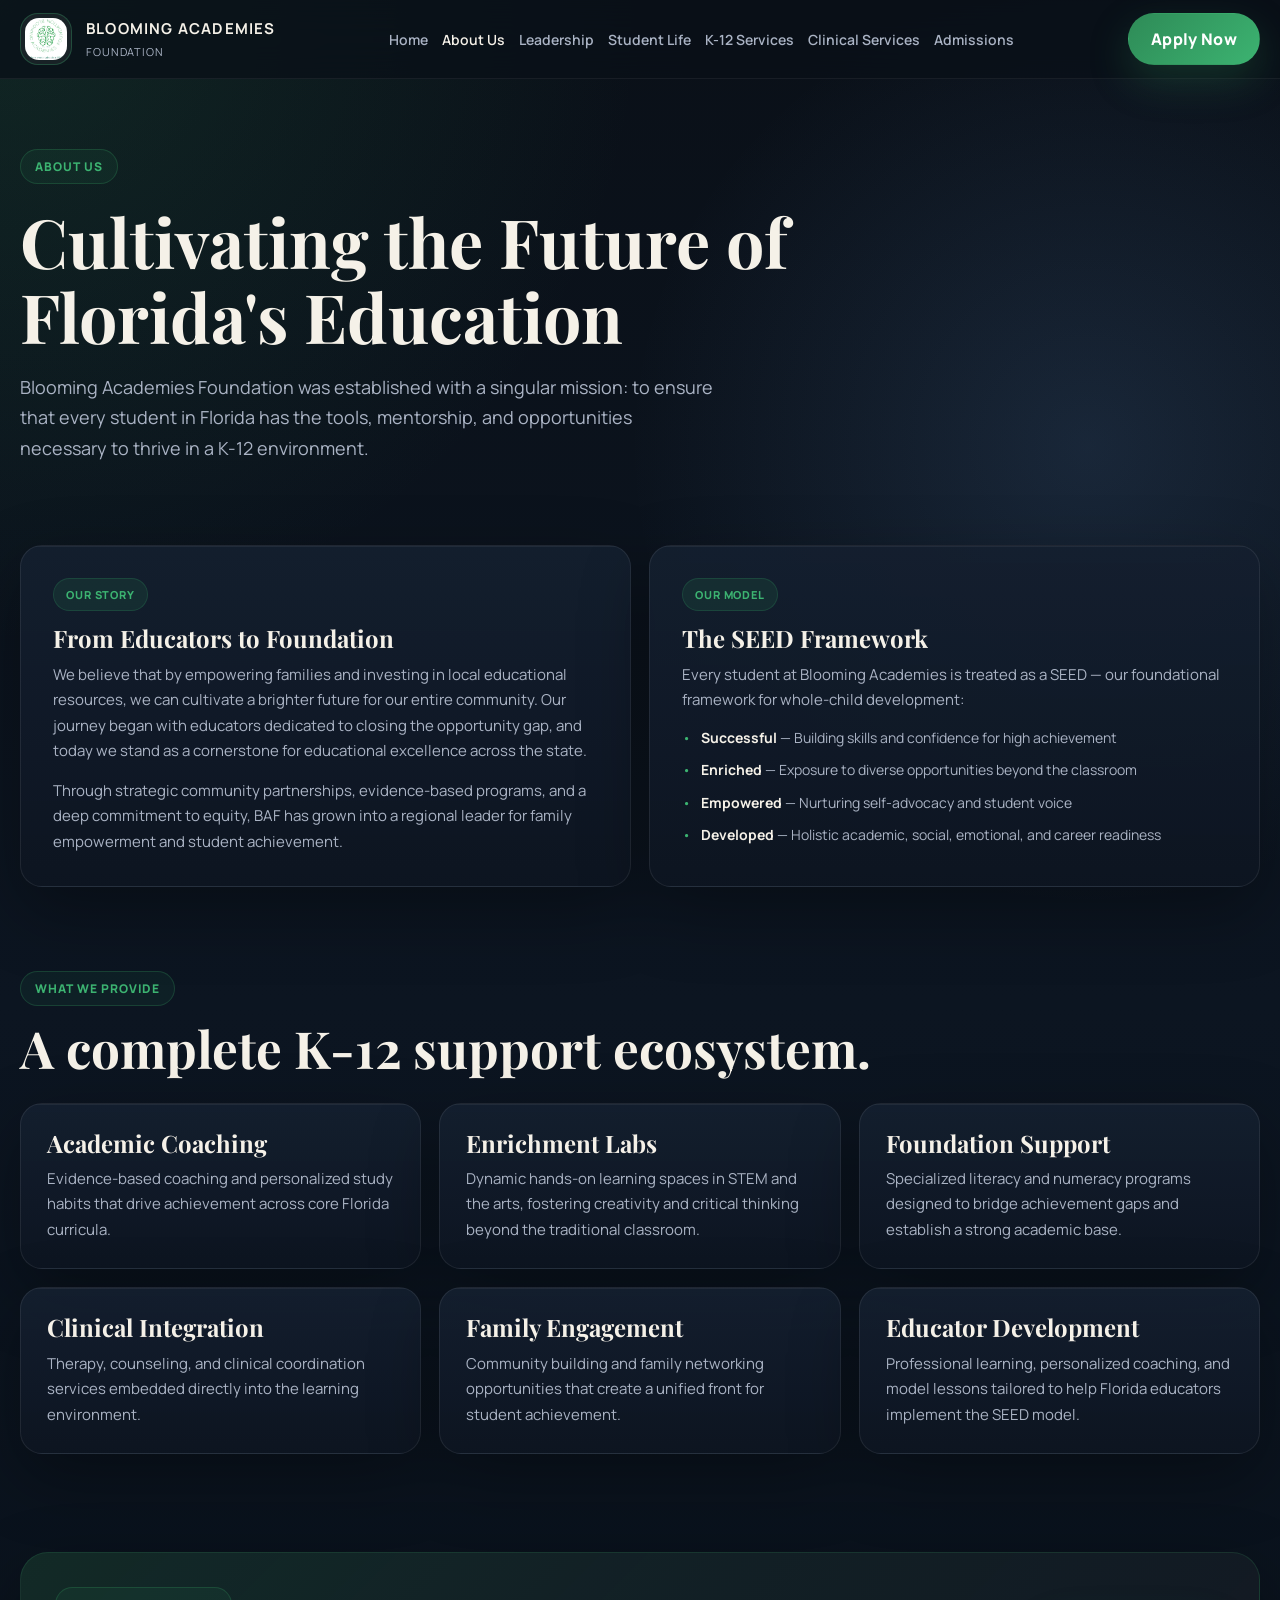
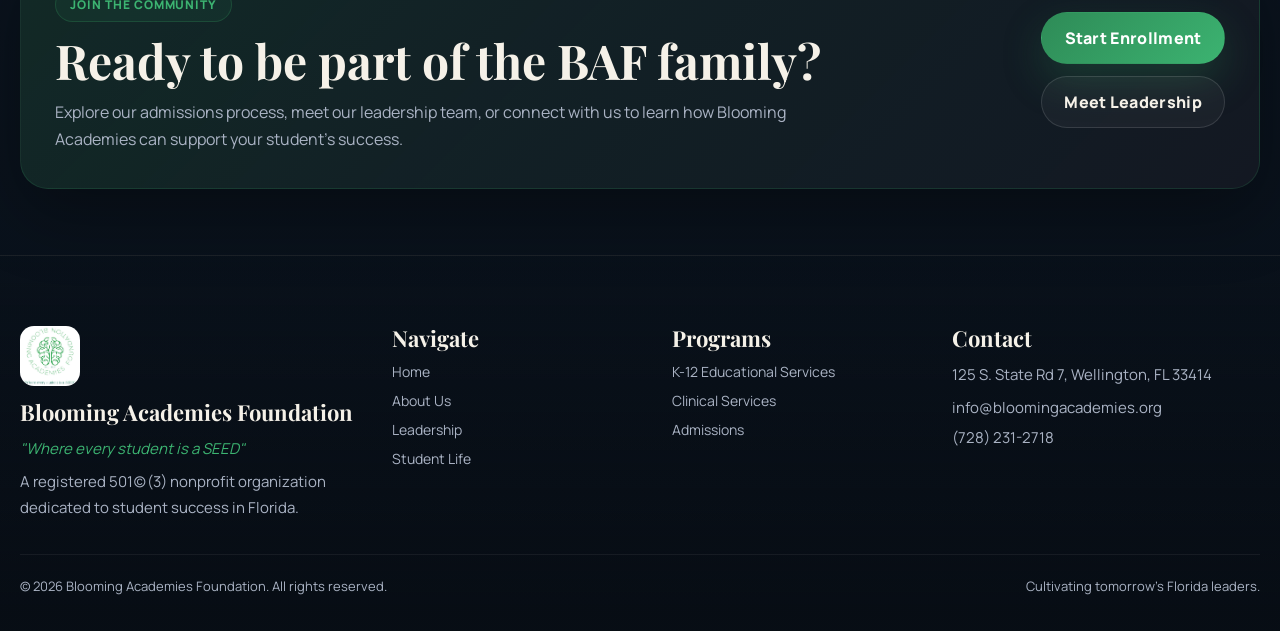
==== about.html @ fdcd4c04 "Multi-page BAF website: Home, About, Leadership, Student Life, K-12 Services, Clinical, Admissions" ====
<!DOCTYPE html>
<html lang="en">
<head>
  <meta charset="UTF-8">
  <meta name="viewport" content="width=device-width, initial-scale=1.0">
  <title>About Us | Blooming Academies Foundation</title>
  <meta name="description" content="Learn about Blooming Academies Foundation's mission to enhance K-12 education in Florida through resources, mentorship, and community partnerships.">
  <link rel="preconnect" href="https://fonts.googleapis.com">
  <link rel="preconnect" href="https://fonts.gstatic.com" crossorigin>
  <link href="https://fonts.googleapis.com/css2?family=Playfair+Display:wght@600;700;800&family=Manrope:wght@400;500;600;700;800&display=swap" rel="stylesheet">
  <link rel="stylesheet" href="shared.css">
</head>
<body>
  <nav class="navbar">
    <div class="container nav-inner">
      <a href="index.html" class="brand">
        <div class="brand-mark"><img src="baf-logo.jpg" alt="BAF Logo"></div>
        <div class="brand-copy"><strong>Blooming Academies</strong><small>Foundation</small></div>
      </a>
      <div class="nav-links">
        <a href="index.html">Home</a>
        <a href="about.html" class="active">About Us</a>
        <a href="leadership.html">Leadership</a>
        <a href="student-life.html">Student Life</a>
        <a href="services.html">K-12 Services</a>
        <a href="clinical.html">Clinical Services</a>
        <a href="admissions.html">Admissions</a>
      </div>
      <a class="btn btn-primary" href="admissions.html">Apply Now</a>
    </div>
  </nav>

  <header class="page-hero">
    <div class="container">
      <div class="eyebrow">About Us</div>
      <h1 style="margin-top:20px;">Cultivating the Future of Florida's Education</h1>
      <p>Blooming Academies Foundation was established with a singular mission: to ensure that every student in Florida has the tools, mentorship, and opportunities necessary to thrive in a K-12 environment.</p>
    </div>
  </header>

  <section class="section">
    <div class="container">
      <div class="grid-2">
        <div class="card" style="padding:32px;">
          <div class="pill pill-green" style="margin-bottom:14px;">Our Story</div>
          <h3>From Educators to Foundation</h3>
          <p>We believe that by empowering families and investing in local educational resources, we can cultivate a brighter future for our entire community. Our journey began with educators dedicated to closing the opportunity gap, and today we stand as a cornerstone for educational excellence across the state.</p>
          <p style="margin-top:14px;">Through strategic community partnerships, evidence-based programs, and a deep commitment to equity, BAF has grown into a regional leader for family empowerment and student achievement.</p>
        </div>
        <div class="card" style="padding:32px;">
          <div class="pill pill-green" style="margin-bottom:14px;">Our Model</div>
          <h3>The SEED Framework</h3>
          <p>Every student at Blooming Academies is treated as a SEED — our foundational framework for whole-child development:</p>
          <ul class="feature-list" style="margin-top:14px;">
            <li><strong style="color:var(--text);">Successful</strong> — Building skills and confidence for high achievement</li>
            <li><strong style="color:var(--text);">Enriched</strong> — Exposure to diverse opportunities beyond the classroom</li>
            <li><strong style="color:var(--text);">Empowered</strong> — Nurturing self-advocacy and student voice</li>
            <li><strong style="color:var(--text);">Developed</strong> — Holistic academic, social, emotional, and career readiness</li>
          </ul>
        </div>
      </div>
    </div>
  </section>

  <section class="section">
    <div class="container">
      <div class="section-head">
        <div class="eyebrow">What We Provide</div>
        <h2 style="margin-top:14px;">A complete K-12 support ecosystem.</h2>
      </div>
      <div class="grid-3">
        <div class="card">
          <h3>Academic Coaching</h3>
          <p>Evidence-based coaching and personalized study habits that drive achievement across core Florida curricula.</p>
        </div>
        <div class="card">
          <h3>Enrichment Labs</h3>
          <p>Dynamic hands-on learning spaces in STEM and the arts, fostering creativity and critical thinking beyond the traditional classroom.</p>
        </div>
        <div class="card">
          <h3>Foundation Support</h3>
          <p>Specialized literacy and numeracy programs designed to bridge achievement gaps and establish a strong academic base.</p>
        </div>
        <div class="card">
          <h3>Clinical Integration</h3>
          <p>Therapy, counseling, and clinical coordination services embedded directly into the learning environment.</p>
        </div>
        <div class="card">
          <h3>Family Engagement</h3>
          <p>Community building and family networking opportunities that create a unified front for student achievement.</p>
        </div>
        <div class="card">
          <h3>Educator Development</h3>
          <p>Professional learning, personalized coaching, and model lessons tailored to help Florida educators implement the SEED model.</p>
        </div>
      </div>
    </div>
  </section>

  <section class="section">
    <div class="container">
      <div class="cta-band">
        <div>
          <div class="eyebrow">Join the Community</div>
          <h2 style="font-size:clamp(28px,4vw,48px); margin-top:12px;">Ready to be part of the BAF family?</h2>
          <p>Explore our admissions process, meet our leadership team, or connect with us to learn how Blooming Academies can support your student's success.</p>
        </div>
        <div style="display:flex; flex-direction:column; gap:12px;">
          <a class="btn btn-primary" href="admissions.html">Start Enrollment</a>
          <a class="btn btn-secondary" href="leadership.html">Meet Leadership</a>
        </div>
      </div>
    </div>
  </section>

  <footer class="site-footer">
    <div class="container">
      <div class="footer-grid">
        <div class="footer-column">
          <img src="baf-logo.jpg" alt="BAF" style="width:60px; height:60px; object-fit:contain; margin-bottom:14px; border-radius:14px;">
          <h4>Blooming Academies Foundation</h4>
          <p style="font-style:italic; color:var(--green-bright); margin-bottom:8px;">"Where every student is a SEED"</p>
          <p>A registered 501(c)(3) nonprofit organization dedicated to student success in Florida.</p>
        </div>
        <div class="footer-column">
          <h4>Navigate</h4>
          <div class="footer-links"><a href="index.html">Home</a><a href="about.html">About Us</a><a href="leadership.html">Leadership</a><a href="student-life.html">Student Life</a></div>
        </div>
        <div class="footer-column">
          <h4>Programs</h4>
          <div class="footer-links"><a href="services.html">K-12 Educational Services</a><a href="clinical.html">Clinical Services</a><a href="admissions.html">Admissions</a></div>
        </div>
        <div class="footer-column">
          <h4>Contact</h4>
          <p>125 S. State Rd 7, Wellington, FL 33414</p>
          <p style="margin-top:8px;">info@bloomingacademies.org</p>
          <p style="margin-top:4px;">(728) 231-2718</p>
        </div>
      </div>
      <div class="footer-bottom">
        <span>© 2026 Blooming Academies Foundation. All rights reserved.</span>
        <span>Cultivating tomorrow's Florida leaders.</span>
      </div>
    </div>
  </footer>
</body>
</html>
---- shared.css ----
/* BAF Design System — Shared across all pages */
:root {
  --ink: #0d1420;
  --ink-deep: #091019;
  --ink-soft: #131f31;
  --surface: #101a29;
  --surface-2: #162336;
  --line: rgba(255,255,255,0.1);
  --text: #f5f1e8;
  --muted: #aab3c4;
  --green: #2e8b57;
  --green-bright: #3cb371;
  --green-light: #7ecfa0;
  --emerald: #62c59a;
  --blue: #6ea4e7;
  --shadow: 0 24px 70px rgba(0, 0, 0, 0.32);
  --radius: 22px;
  --radius-sm: 14px;
  --container: 1240px;
}

* { box-sizing: border-box; }
html { scroll-behavior: smooth; }
body {
  margin: 0;
  font-family: 'Manrope', sans-serif;
  background:
    radial-gradient(circle at top left, rgba(46,139,87,0.18), transparent 25%),
    radial-gradient(circle at 85% 20%, rgba(110,164,231,0.14), transparent 22%),
    linear-gradient(180deg, #0a1018 0%, #0c1521 45%, #081019 100%);
  color: var(--text);
  min-height: 100vh;
}

body::before {
  content: "";
  position: fixed;
  inset: 0;
  pointer-events: none;
  background-image:
    linear-gradient(rgba(255,255,255,0.03) 1px, transparent 1px),
    linear-gradient(90deg, rgba(255,255,255,0.03) 1px, transparent 1px);
  background-size: 32px 32px;
  mask-image: linear-gradient(180deg, rgba(0,0,0,0.25), transparent 80%);
  opacity: 0.25;
}

a { color: inherit; text-decoration: none; }
img { max-width: 100%; display: block; }
.container { width: min(var(--container), calc(100% - 40px)); margin: 0 auto; }

/* TOPBAR */
.topbar { border-bottom: 1px solid var(--line); background: rgba(9,16,25,0.78); backdrop-filter: blur(18px); }
.topbar-inner { min-height: 42px; display: flex; align-items: center; justify-content: space-between; gap: 16px; color: var(--muted); font-size: 13px; }
.topbar-items { display: flex; gap: 14px; flex-wrap: wrap; }
.topbar-chip { padding: 6px 10px; border: 1px solid rgba(255,255,255,0.08); border-radius: 999px; background: rgba(255,255,255,0.03); }

/* NAVBAR */
.navbar { position: sticky; top: 0; z-index: 20; background: rgba(10,16,24,0.76); backdrop-filter: blur(20px); border-bottom: 1px solid rgba(255,255,255,0.06); }
.nav-inner { min-height: 78px; display: flex; align-items: center; justify-content: space-between; gap: 20px; }
.brand { display: flex; align-items: center; gap: 14px; }
.brand-mark { width: 52px; height: 52px; border-radius: 18px; background: rgba(255,255,255,0.06); border: 1px solid rgba(62,179,113,0.3); display: grid; place-items: center; overflow: hidden; padding: 4px; }
.brand-mark img { width: 100%; height: 100%; object-fit: contain; border-radius: 14px; }
.brand-copy strong { display: block; font-size: 15px; letter-spacing: 0.08em; text-transform: uppercase; }
.brand-copy small { color: var(--muted); letter-spacing: 0.08em; text-transform: uppercase; font-size: 11px; }
.nav-links { display: flex; gap: 14px; flex-wrap: wrap; }
.nav-links a { color: var(--muted); font-weight: 600; font-size: 14px; transition: color 0.2s; }
.nav-links a:hover, .nav-links a.active { color: var(--text); }

/* BUTTONS */
.btn { display: inline-flex; align-items: center; justify-content: center; gap: 10px; padding: 14px 22px; border-radius: 999px; border: 1px solid transparent; font-weight: 800; letter-spacing: 0.02em; transition: transform 0.2s ease, box-shadow 0.2s ease; font-family: inherit; font-size: inherit; cursor: pointer; }
.btn:hover { transform: translateY(-2px); }
.btn-primary { color: #fff; background: linear-gradient(135deg, var(--green) 0%, var(--green-bright) 100%); box-shadow: 0 16px 40px rgba(46,139,87,0.28); }
.btn-secondary { color: var(--text); border-color: rgba(255,255,255,0.12); background: rgba(255,255,255,0.04); }
.btn-donate { color: #fff; background: linear-gradient(135deg, #c0392b, #e74c3c); box-shadow: 0 12px 30px rgba(192,57,43,0.25); }

/* TYPOGRAPHY */
h1, h2, h3, h4 { font-family: 'Playfair Display', serif; margin: 0; line-height: 1.1; }
.eyebrow { display: inline-flex; align-items: center; gap: 10px; padding: 8px 14px; border-radius: 999px; border: 1px solid rgba(46,139,87,0.3); background: rgba(46,139,87,0.1); color: var(--green-bright); font-size: 12px; font-weight: 800; letter-spacing: 0.08em; text-transform: uppercase; }

/* SECTIONS */
.section { padding: 42px 0; }
.section-head { margin-bottom: 26px; }
.section-head p { margin: 10px 0 0; max-width: 720px; color: var(--muted); line-height: 1.7; }
.section-head h2 { font-size: clamp(30px, 4vw, 52px); }

/* PAGE HERO */
.page-hero { padding: 70px 0 40px; }
.page-hero h1 { font-size: clamp(38px, 5.5vw, 68px); max-width: 820px; }
.page-hero p { margin: 18px 0 0; max-width: 700px; color: var(--muted); font-size: 18px; line-height: 1.7; }

/* CARDS */
.card { background: linear-gradient(180deg, rgba(20,31,47,0.94), rgba(13,21,33,0.98)); border: 1px solid rgba(255,255,255,0.08); border-radius: var(--radius); box-shadow: var(--shadow); padding: 26px; position: relative; overflow: hidden; }
.card::before { content: ""; position: absolute; inset: 0; border-top: 1px solid rgba(255,255,255,0.06); pointer-events: none; }
.card h3 { font-size: 24px; margin-bottom: 10px; }
.card p { color: var(--muted); line-height: 1.7; font-size: 15px; margin: 0; }

/* GRIDS */
.grid-2 { display: grid; grid-template-columns: repeat(2, minmax(0, 1fr)); gap: 18px; }
.grid-3 { display: grid; grid-template-columns: repeat(3, minmax(0, 1fr)); gap: 18px; }
.grid-4 { display: grid; grid-template-columns: repeat(4, minmax(0, 1fr)); gap: 18px; }

/* NETWORK BAND */
.network-band { padding: 18px 22px; border-radius: 18px; background: linear-gradient(90deg, rgba(46,139,87,0.16), rgba(255,255,255,0.03)); border: 1px solid rgba(46,139,87,0.22); color: var(--text); font-weight: 600; line-height: 1.7; }

/* PILLS */
.pill { display: inline-flex; align-items: center; padding: 8px 12px; border-radius: 999px; font-size: 11px; font-weight: 800; letter-spacing: 0.08em; text-transform: uppercase; }
.pill-green { background: rgba(46,139,87,0.14); color: var(--green-bright); border: 1px solid rgba(46,139,87,0.28); }

/* AVATAR */
.avatar { width: 80px; height: 80px; border-radius: 50%; display: grid; place-items: center; background: linear-gradient(135deg, rgba(46,139,87,0.28), rgba(255,255,255,0.05)); border: 1px solid rgba(46,139,87,0.28); color: var(--green-bright); font-weight: 800; font-size: 24px; flex-shrink: 0; }

/* LISTS */
.feature-list { padding: 0; margin: 0; list-style: none; display: grid; gap: 10px; }
.feature-list li { color: var(--muted); line-height: 1.6; font-size: 14px; }
.feature-list li::before { content: "•"; color: var(--green-bright); margin-right: 10px; }

/* CTA BAND */
.cta-band { margin-top: 14px; padding: 34px; border-radius: 28px; background: linear-gradient(135deg, rgba(46,139,87,0.2), rgba(98,197,154,0.08) 48%, rgba(255,255,255,0.03) 100%), rgba(12,18,28,0.92); border: 1px solid rgba(46,139,87,0.22); box-shadow: var(--shadow); display: grid; grid-template-columns: 1fr auto; gap: 20px; align-items: center; }
.cta-band p { margin: 12px 0 0; color: var(--muted); max-width: 760px; line-height: 1.7; }

/* QUOTE */
.quote-block { padding: 28px; border-radius: var(--radius); background: linear-gradient(180deg, rgba(20,31,47,0.94), rgba(13,21,33,0.98)); border: 1px solid rgba(255,255,255,0.08); }
.quote-block p { color: var(--muted); line-height: 1.8; font-size: 16px; font-style: italic; }
.quote-block footer { margin-top: 14px; color: var(--green-bright); font-weight: 700; }

/* FOOTER */
footer.site-footer { padding: 70px 0 36px; margin-top: 24px; border-top: 1px solid rgba(255,255,255,0.08); background: linear-gradient(180deg, rgba(8,14,22,0.2), rgba(7,12,19,0.78)); }
.footer-grid { display: grid; grid-template-columns: 1.15fr 0.85fr 0.85fr 1fr; gap: 18px; }
.footer-column h4 { font-family: 'Playfair Display', serif; font-size: 22px; margin: 0 0 12px; }
.footer-column p { color: var(--muted); line-height: 1.7; font-size: 15px; margin: 0; }
.footer-links { display: grid; gap: 10px; }
.footer-links a { display: block; color: var(--muted); font-size: 14px; }
.footer-links a:hover { color: var(--text); }
.footer-bottom { margin-top: 34px; padding-top: 22px; border-top: 1px solid rgba(255,255,255,0.06); display: flex; justify-content: space-between; gap: 20px; flex-wrap: wrap; color: var(--muted); font-size: 13px; }

/* FAQ */
.faq-item { padding: 22px; border-radius: var(--radius-sm); background: rgba(255,255,255,0.03); border: 1px solid rgba(255,255,255,0.07); margin-bottom: 12px; cursor: pointer; }
.faq-item h3 { font-size: 18px; color: var(--text); margin: 0; }
.faq-item p { color: var(--muted); line-height: 1.7; margin: 12px 0 0; }
.faq-item.closed p { display: none; }

/* PERSON CARD */
.person-card { display: flex; gap: 20px; align-items: flex-start; }
.person-info h3 { font-size: 22px; margin-bottom: 4px; }
.person-info .role { color: var(--green-bright); font-weight: 700; font-size: 14px; margin-bottom: 10px; display: block; }
.person-info p { color: var(--muted); line-height: 1.7; font-size: 15px; }

/* CONTACT BAR */
.contact-bar { display: flex; flex-wrap: wrap; gap: 20px; padding: 20px 24px; border-radius: 18px; background: rgba(255,255,255,0.03); border: 1px solid rgba(255,255,255,0.07); color: var(--muted); font-size: 14px; }
.contact-bar strong { color: var(--text); }

/* RESPONSIVE */
@media (max-width: 1100px) {
  .grid-4 { grid-template-columns: 1fr 1fr; }
  .footer-grid { grid-template-columns: 1fr 1fr; }
  .cta-band { grid-template-columns: 1fr; }
}

@media (max-width: 760px) {
  .topbar { display: none; }
  .nav-inner { min-height: 72px; }
  .nav-links { display: none; }
  .grid-2, .grid-3, .grid-4, .footer-grid { grid-template-columns: 1fr; }
  .section { padding: 34px 0; }
  .btn { width: 100%; }
  .person-card { flex-direction: column; align-items: center; text-align: center; }
  .cta-band { grid-template-columns: 1fr; }
}
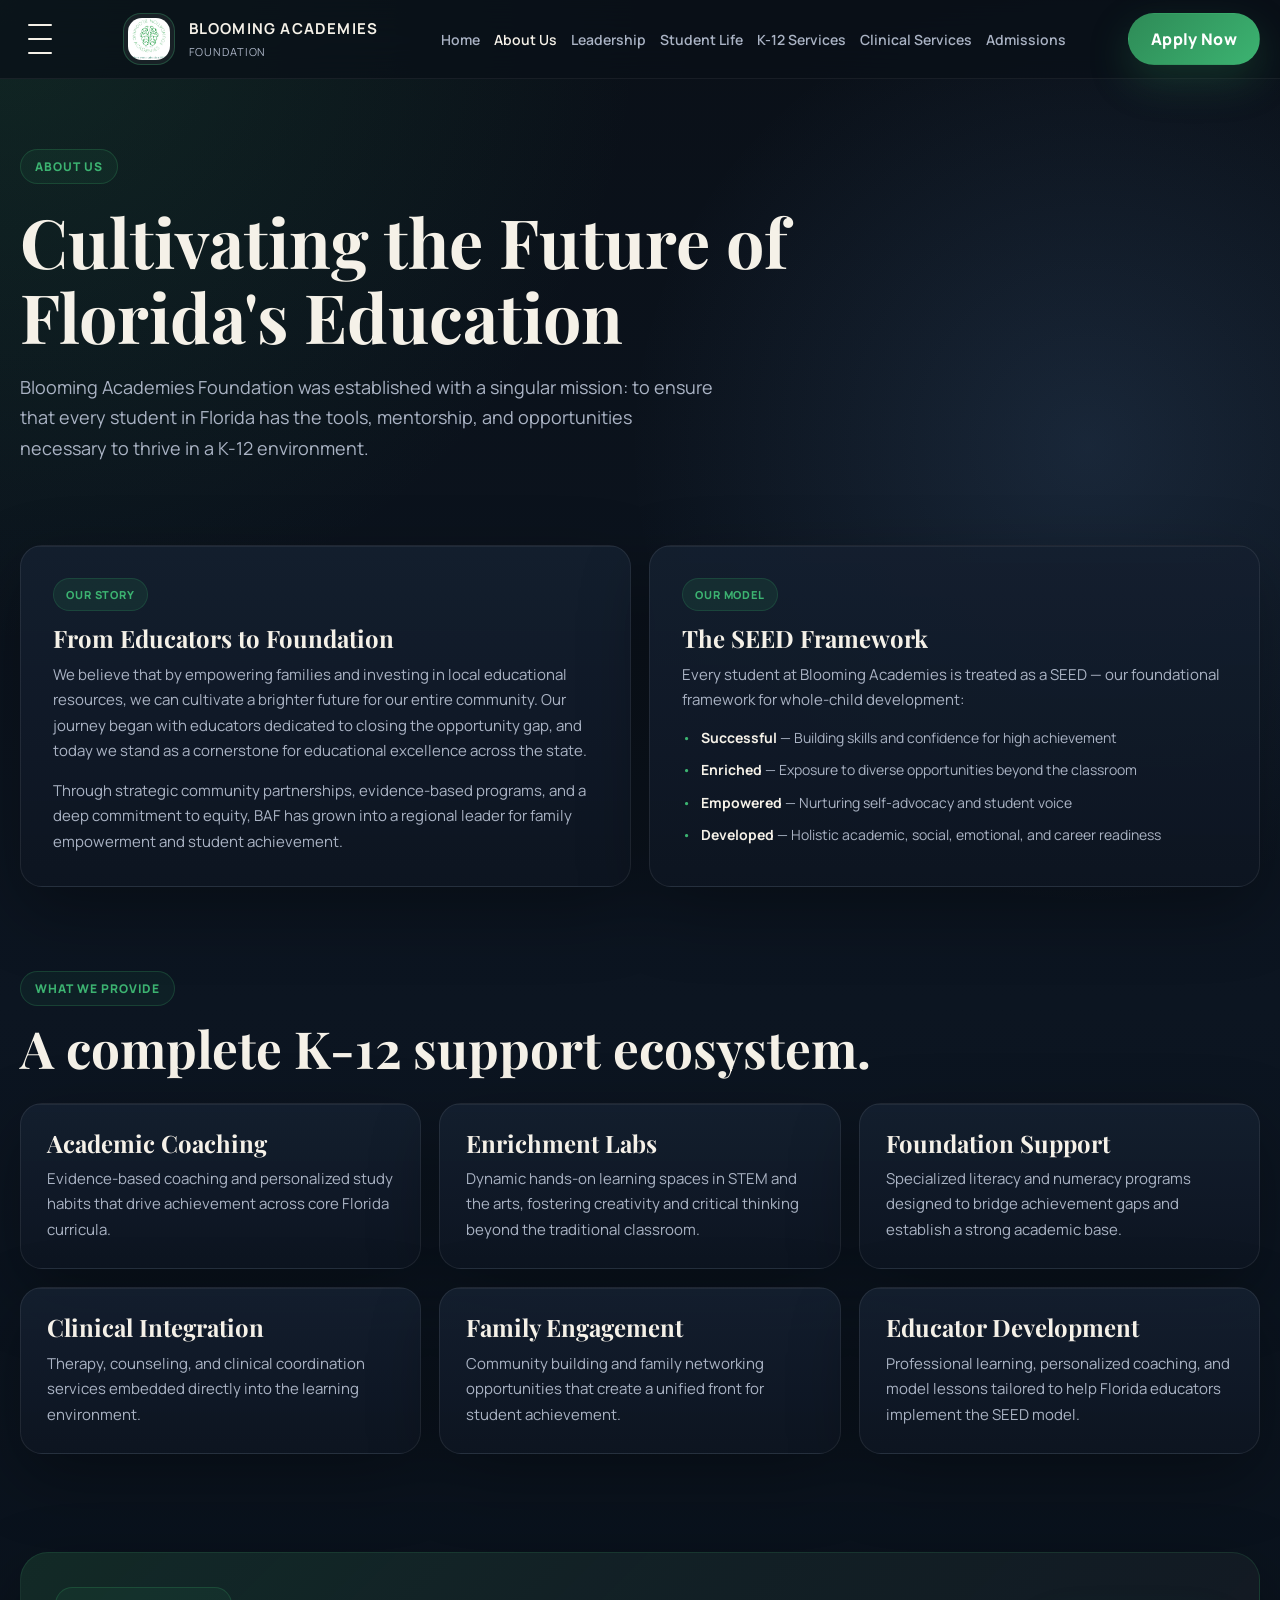
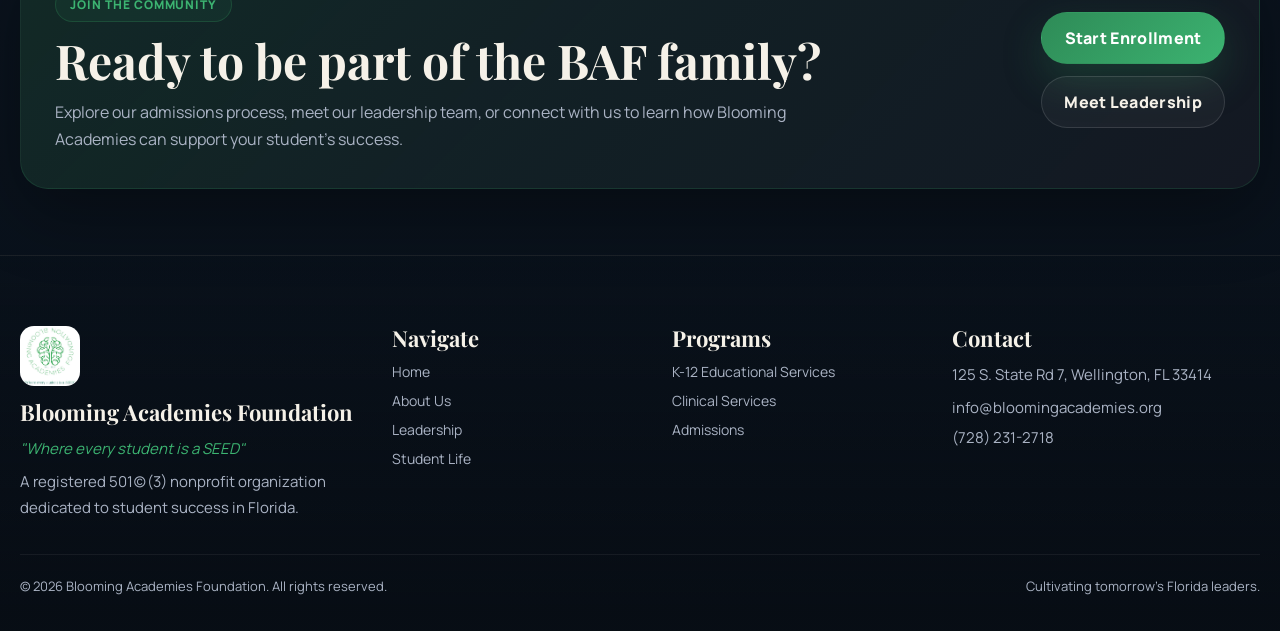
==== commit 1c7c2acf: "Add slide-out navigation menu on all pages" ====
--- a/about.html
+++ b/about.html
@@ -13,6 +13,9 @@
 <body>
   <nav class="navbar">
     <div class="container nav-inner">
+      <button class="menu-toggle" onclick="toggleMenu()" aria-label="Open navigation menu">
+        <span></span><span></span><span></span>
+      </button>
       <a href="index.html" class="brand">
         <div class="brand-mark"><img src="baf-logo.jpg" alt="BAF Logo"></div>
         <div class="brand-copy"><strong>Blooming Academies</strong><small>Foundation</small></div>
@@ -143,5 +146,53 @@
       </div>
     </div>
   </footer>
+
+  <div class="slide-overlay" onclick="toggleMenu()"></div>
+  <nav class="slide-menu">
+    <div class="slide-menu-section">
+      <span class="slide-menu-label">Pages</span>
+      <div class="slide-menu-links" id="menu-pages">
+        <a href="index.html">Home</a>
+        <a href="about.html">About Us</a>
+        <a href="leadership.html">Executive Leadership</a>
+        <a href="student-life.html">Student Life</a>
+        <a href="services.html">K-12 Educational Services</a>
+        <a href="clinical.html">Clinical Services</a>
+        <a href="admissions.html">Admissions</a>
+      </div>
+    </div>
+    <div class="slide-menu-divider"></div>
+    <div class="slide-menu-section">
+      <span class="slide-menu-label">Quick Links</span>
+      <div class="slide-menu-links">
+        <a href="https://www.paypal.com/donate" target="_blank">Donate Now</a>
+        <a href="mailto:info@bloomingacademies.org">Email Us</a>
+        <a href="tel:+17282312718">Call (728) 231-2718</a>
+      </div>
+    </div>
+    <div class="slide-menu-divider"></div>
+    <div class="slide-menu-section">
+      <span class="slide-menu-label">Address</span>
+      <div class="slide-menu-links">
+        <span style="padding:10px 14px; color:var(--muted); font-size:14px; line-height:1.6;">125 S. State Rd 7<br>Wellington, FL 33414</span>
+      </div>
+    </div>
+  </nav>
+
+  <script>
+  function toggleMenu(){
+    document.querySelector('.menu-toggle').classList.toggle('open');
+    document.querySelector('.slide-menu').classList.toggle('open');
+    document.querySelector('.slide-overlay').classList.toggle('open');
+  }
+  // highlight current page
+  (function(){
+    var path=location.pathname.split('/').pop()||'index.html';
+    document.querySelectorAll('#menu-pages a').forEach(function(a){
+      if(a.getAttribute('href')===path) a.classList.add('active');
+    });
+  })();
+  </script>
+
 </body>
 </html>
--- a/shared.css
+++ b/shared.css
@@ -58,6 +58,25 @@
 /* NAVBAR */
 .navbar { position: sticky; top: 0; z-index: 20; background: rgba(10,16,24,0.76); backdrop-filter: blur(20px); border-bottom: 1px solid rgba(255,255,255,0.06); }
 .nav-inner { min-height: 78px; display: flex; align-items: center; justify-content: space-between; gap: 20px; }
+
+/* HAMBURGER MENU */
+.menu-toggle { display: flex; flex-direction: column; background: none; border: none; cursor: pointer; padding: 8px; position: relative; z-index: 52; }
+.menu-toggle span { display: block; width: 24px; height: 2px; background: var(--text); margin: 6px 0; border-radius: 2px; transition: transform 0.3s, opacity 0.3s; }
+.menu-toggle.open span:nth-child(1) { transform: translateY(8px) rotate(45deg); }
+.menu-toggle.open span:nth-child(2) { opacity: 0; }
+.menu-toggle.open span:nth-child(3) { transform: translateY(-8px) rotate(-45deg); }
+
+/* SLIDE MENU */
+.slide-menu { position: fixed; top: 0; left: -340px; width: 320px; height: 100vh; z-index: 50; background: rgba(10,16,24,0.97); backdrop-filter: blur(24px); border-right: 1px solid rgba(255,255,255,0.08); transition: left 0.35s cubic-bezier(0.4,0,0.2,1); overflow-y: auto; padding: 90px 28px 40px; }
+.slide-menu.open { left: 0; }
+.slide-overlay { position: fixed; inset: 0; z-index: 49; background: rgba(0,0,0,0.5); opacity: 0; pointer-events: none; transition: opacity 0.3s; }
+.slide-overlay.open { opacity: 1; pointer-events: auto; }
+.slide-menu-section { margin-bottom: 28px; }
+.slide-menu-label { font-size: 11px; font-weight: 800; letter-spacing: 0.1em; text-transform: uppercase; color: var(--green-bright); margin-bottom: 12px; display: block; }
+.slide-menu-links { display: grid; gap: 4px; }
+.slide-menu-links a { display: block; padding: 10px 14px; border-radius: 12px; color: var(--muted); font-weight: 600; font-size: 15px; transition: background 0.2s, color 0.2s; }
+.slide-menu-links a:hover, .slide-menu-links a.active { background: rgba(46,139,87,0.12); color: var(--text); }
+.slide-menu-divider { height: 1px; background: rgba(255,255,255,0.06); margin: 8px 0; }
 .brand { display: flex; align-items: center; gap: 14px; }
 .brand-mark { width: 52px; height: 52px; border-radius: 18px; background: rgba(255,255,255,0.06); border: 1px solid rgba(62,179,113,0.3); display: grid; place-items: center; overflow: hidden; padding: 4px; }
 .brand-mark img { width: 100%; height: 100%; object-fit: contain; border-radius: 14px; }
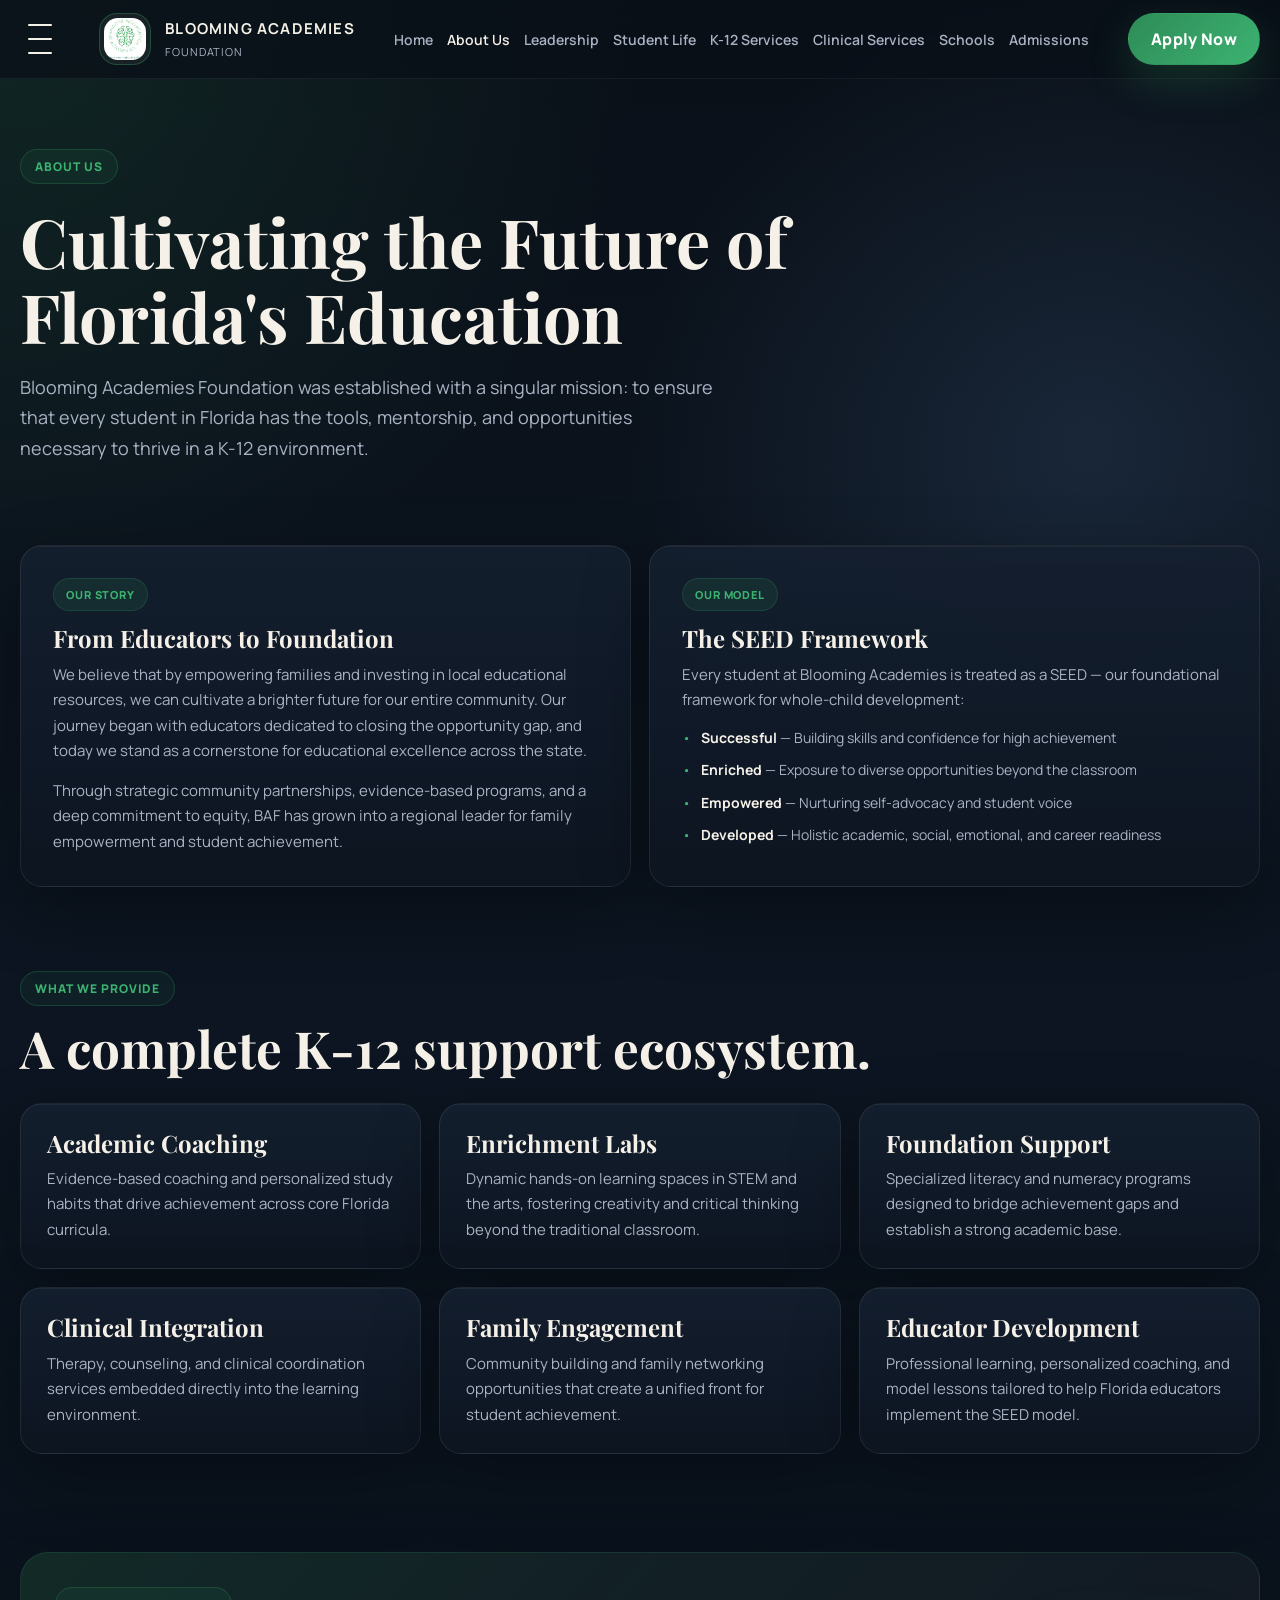
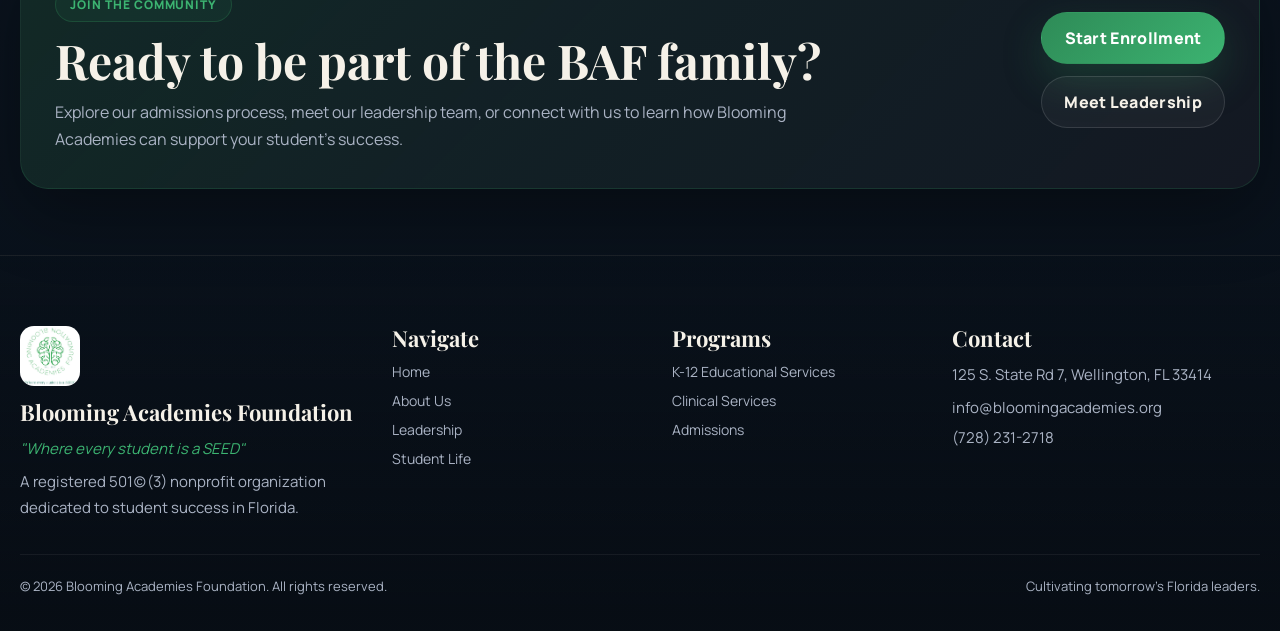
==== commit a5628092: "Add Schools section, campus admissions pages, phone field on forms" ====
--- a/about.html
+++ b/about.html
@@ -27,6 +27,7 @@
         <a href="student-life.html">Student Life</a>
         <a href="services.html">K-12 Services</a>
         <a href="clinical.html">Clinical Services</a>
+        <a href="schools.html">Schools</a>
         <a href="admissions.html">Admissions</a>
       </div>
       <a class="btn btn-primary" href="admissions.html">Apply Now</a>
@@ -158,6 +159,7 @@
         <a href="student-life.html">Student Life</a>
         <a href="services.html">K-12 Educational Services</a>
         <a href="clinical.html">Clinical Services</a>
+        <a href="schools.html">Schools</a>
         <a href="admissions.html">Admissions</a>
       </div>
     </div>
